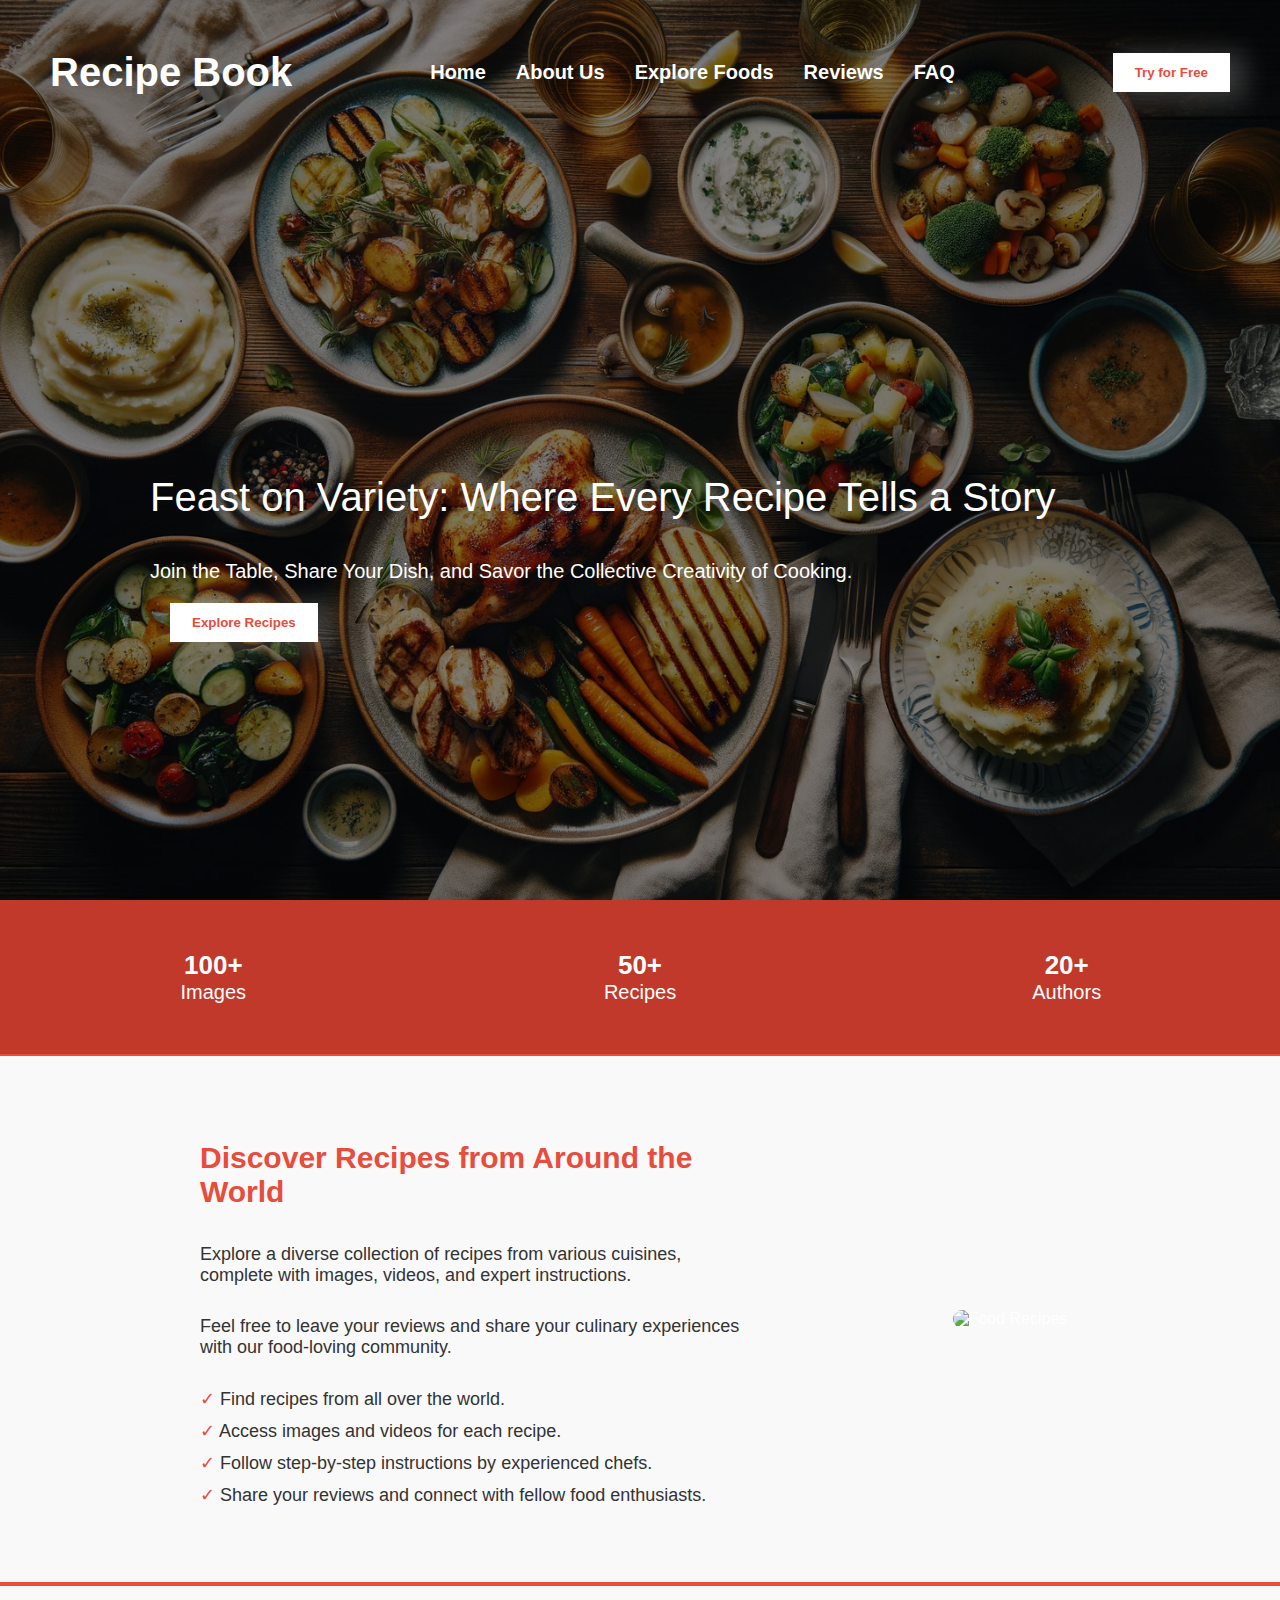
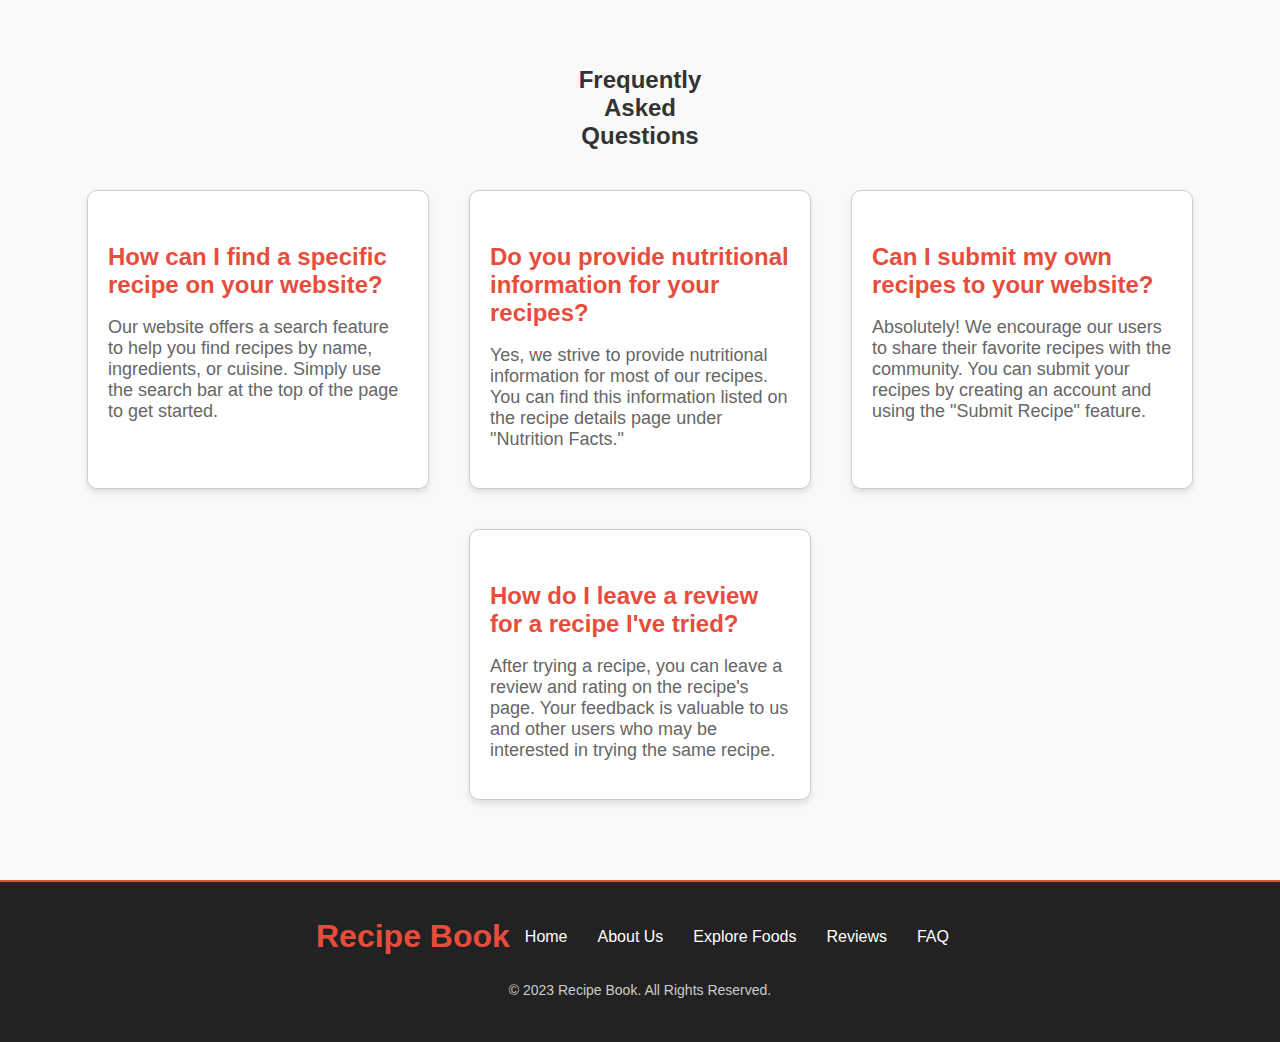
==== recipebook/public_html/index.html @ 4a0a4d3d "update files from github" ====
<!-- 
 * Author: Igor Gabriel Bezerra Bernardon, John Ko, Khamdam Kadirov, Sherali Ozodov
 * Date: 11/30/2023
 * Class: CSC 337
 * Instructor: Benjamin Dicken
 *
 * Description: 
-->

<!DOCTYPE html>
<html lang="en">
  <head>
    <meta charset="UTF-8" />
    <meta name="viewport" content="width=device-width, initial-scale=1.0" />
    <title>Recipe Book</title>
    <link rel="stylesheet" href="./index.css" />
  </head>
  <body>
    <div class="header-container">
      <div class="header-content">
        <div class="branding">
          <h1>Recipe Book</h1>
        </div>
        <nav class="navigation">
          <a href="#">Home</a>
          <a href="#">About Us</a>
          <a href="./signin.html">Explore Foods</a>
          <a href="#">Reviews</a>
          <a href="#faq">FAQ</a>
        </nav>
        <a href="./signin.html"><button class="button-free-trial">Try for Free</button></a>
      </div>
      <div class="header-slogan">
        <p class="feast">Feast on Variety: Where Every Recipe Tells a Story</p>
        <p class="join">Join the Table, Share Your Dish, and Savor the Collective Creativity of Cooking.</p>
        <a href="./signin.html"><button class="button-explore">Explore Recipes</button></a>
      </div>
    </div>

    <div class="stats-section">
        <div class="stats-container">
          <div class="stat">
            <h4>100+</h4>
            <p>Images</p>
          </div>
          <div class="stat">
            <h4>50+</h4>
            <p>Recipes</p>
          </div>
          <div class="stat">
            <h4>20+</h4>
            <p>Authors</p>
          </div>
        </div>
      </div>

      <section class="discover-section">
        <div class="discover-content">
          <div class="discover-left">
            <h2>Discover Recipes from Around the World</h2>
            <p>
              Explore a diverse collection of recipes from various cuisines, complete with images, 
              videos, and expert instructions.
            </p>
            <p>Feel free to leave your reviews and share your culinary experiences with our food-loving community.</p>
            <ul>
              <li>Find recipes from all over the world.</li>
              <li>Access images and videos for each recipe.</li>
              <li>Follow step-by-step instructions by experienced chefs.</li>
              <li>Share your reviews and connect with fellow food enthusiasts.</li>
            </ul>
          </div>
          <div class="discover-right">
            <div class="image-container">
              <img src="./landing3.jpg" alt="Food Recipes" width="70%" height="750px">
            </div>
          </div>
        </div>
      </section>

      <section class="faqs" id="faq">
        <h2 class="faq-title">Frequently Asked Questions</h2>
        <div class="faq">
          <h4>How can I find a specific recipe on your website?</h4>
          <p>Our website offers a search feature to help you find recipes by name, ingredients, or cuisine. 
            Simply use the search bar at the top of the page to get started.</p>
        </div>
        <div class="faq">
          <h4>Do you provide nutritional information for your recipes?</h4>
          <p>Yes, we strive to provide nutritional information for most of our recipes. You can find this
              information listed on the recipe details page under "Nutrition Facts."</p>
        </div>
        <div class="faq">
          <h4>Can I submit my own recipes to your website?</h4>
          <p>Absolutely! We encourage our users to share their favorite recipes with the community. You 
            can submit your recipes by creating an account and using the "Submit Recipe" feature.</p>
        </div>
        <div class="faq">
          <h4>How do I leave a review for a recipe I've tried?</h4>
          <p>After trying a recipe, you can leave a review and rating on the recipe's page. Your feedback
              is valuable to us and other users who may be interested in trying the same recipe.</p>
        </div>
      </section>

      <footer class="footer">
        <div class="footer-content">
          <div class="footer-logo">
            <h1>Recipe Book</h1>
          </div>
          <div class="footer-links">
            <ul>
              <li><a href="#">Home</a></li>
              <li><a href="#">About Us</a></li>
              <li><a href="./signup.html">Explore Foods</a></li>
              <li><a href="#">Reviews</a></li>
              <li><a href="#faq">FAQ</a></li>
            </ul>
          </div>
        </div>
        <div class="footer-bottom">
          <p>&copy; 2023 Recipe Book. All Rights Reserved.</p>
        </div>
      </footer>
  </body>
</html>
---- recipebook/public_html/index.css ----
/* Reset some default styles */
body {
	font-family: 'Roboto', sans-serif;
  margin: 0;
  padding: 0;
  background: url('landing2.png') no-repeat center center/cover;
  position: relative;
  color: white;
  height: 900px;
}

/* Header container */
.header-container {
  position: relative;
  height: 800px;
  font-size: 20px;
  padding: 50px;
}

/* Header content */
.header-content {
  position: relative;
  display: flex;
  justify-content: space-between;
  align-items: center;
}

/* Branding style */
.branding h1 {
  margin: 0;
  font-family: 'Roboto', sans-serif;
}

/* Navigation styles */
.navigation {
  display: flex;
}

.navigation a {
  margin: 0 15px;
  text-decoration: none;
  color: white;
  font-weight: bold;
}

/* Button styles */
.button-free-trial, .button-explore {
  background-color: white;
  color: #e74c3c; 
  border: 2px solid white;
  padding: 10px 20px;
  margin-left: 20px;
  cursor: pointer;
  font-weight: bold;
  box-shadow: 10px 4px 25px 5px rgba(245, 245, 245, 0.2);
  transition: background-color 0.3s ease, color 0.3s ease; 
}

.button-free-trial:hover, .button-explore:hover {
  background-color: #c0392b; 
  color: white; 
  border-color: #c0392b; 
}

/* Header slogan styles */
.header-slogan {
  text-align: left;
  margin-top: 380px;
  padding-left: 100px;
  font-family: 'Roboto', sans-serif;
}

/* Darkened overlay on the background image */
body::before {
  content: "";
  position: absolute;
  top: 0;
  right: 0;
  bottom: 0;
  left: 0;
  background: rgba(0, 0, 0, 0.5);
  z-index: -1;
}

/* Feast class styles */
.feast {
  font-size: 40px;
}

/* Stats section styles */
.stats-section {
  background-color: #c0392b;
  color: white;
  text-align: center;
  padding: 40px 0;
  font-family: 'Roboto', sans-serif;
}

/* Stats container styles */
.stats-container {
  display: flex;
  justify-content: space-around;
  align-items: center;
}

/* Stat styles */
.stat {
  flex: 1;
  padding: 10px;
}

.stat h4 {
  font-size: 26px;
  margin: 0;
}

.stat p {
  font-size: 20px;
  margin: 0;
}

/* Styles for the "FAQs" section */
.faqs {
  background-color: #f9f9f9;
  padding: 60px 0;
  border-top: 2px solid #e74c3c;
  border-bottom: 2px solid #e74c3c;
  text-align: center;
  display: flex;
  flex-wrap: wrap; 
  justify-content: center;
}

/* Style for each FAQ item */
.faq {
  max-width: 300px;
  text-align: left;
  background-color: #fff;
  border: 1px solid #ccc;
  border-radius: 10px;
  box-shadow: 0 4px 6px rgba(0, 0, 0, 0.1);
  padding: 20px;
  margin: 20px;
  transition: transform 0.2s ease-in-out;
}

.faq-title {
  text-align: center;
  padding-left: 600px;
  padding-right: 600px;
  font-size: 24px;
  margin-bottom: 20px;
  color: #333; 
}

.faq:hover {
  transform: scale(1.05); 
}

.faq h4 {
  font-size: 24px;
  margin-bottom: 10px;
  color: #e74c3c;
  font-family: 'Your Custom Font', sans-serif; 
}

.faq p {
  font-size: 18px;
  color: #666;
  font-family: 'Your Custom Font', sans-serif; 
}

/* Style for the "Explore More" button */
.explore-more-button {
  text-align: center;
  margin-top: 30px;
}

.explore-more-button .button-explore {
  background-color: #e74c3c;
  color: white;
  border: none;
  padding: 15px 30px;
  font-weight: bold;
  cursor: pointer;
  transition: background-color 0.3s ease, color 0.3s ease;
}

.explore-more-button .button-explore:hover {
  background-color: #c0392b;
}

/* Styles for the "Discover Section" */
.discover-section {
  background-color: #f9f9f9;
  padding: 60px 0;
  border-top: 2px solid #e74c3c;
  border-bottom: 2px solid #e74c3c;
}

.discover-content {
  display: flex;
  justify-content: space-between;
  align-items: center;
}

.discover-left {
  flex: 1;
  text-align: left;
  padding-left: 200px;
}

.discover-left h2 {
  font-size: 30px;
  color: #e74c3c;
  padding-bottom: 10px;
}

.discover-left p {
  font-size: 18px;
  color: #333;
  margin-bottom: 30px;
}

.discover-left ul {
  list-style-type: none;
  padding: 0;
}

.discover-left li {
  font-size: 18px;
  margin-bottom: 10px;
  color: #333;
}

.discover-left li::before {
  content: "✓ ";
  color: #e74c3c;
}

.discover-right {
  flex: 1;
  text-align: center;
}

/* Style for the image container */
.image-container {
  border-radius: 20px;
  overflow: hidden;
}

.image-container img {
  max-width: 100%;
  border-radius: 20px; 
}

/* Footer styles */
.footer {
  background-color: #222;
  color: white;
  padding: 30px 0;
  text-align: center;
}

.footer-content {
  display: flex;
  justify-content: center;
  align-items: center;
}

.footer-logo h1 {
  margin: 0;
  font-size: 32px;
  color: #e74c3c; 
}

.footer-links ul {
  list-style-type: none;
  padding: 0;
  display: flex;
}

.footer-links ul li {
  margin: 0 15px; 
}

.footer-links a {
  text-decoration: none;
  color: white;
  font-size: 16px;
  transition: color 0.3s ease;
}

.footer-links a:hover {
  color: #e74c3c; 
}

.footer-bottom {
  margin-top: 20px;
}

.footer-bottom p {
  font-size: 14px;
  color: #ccc;
}
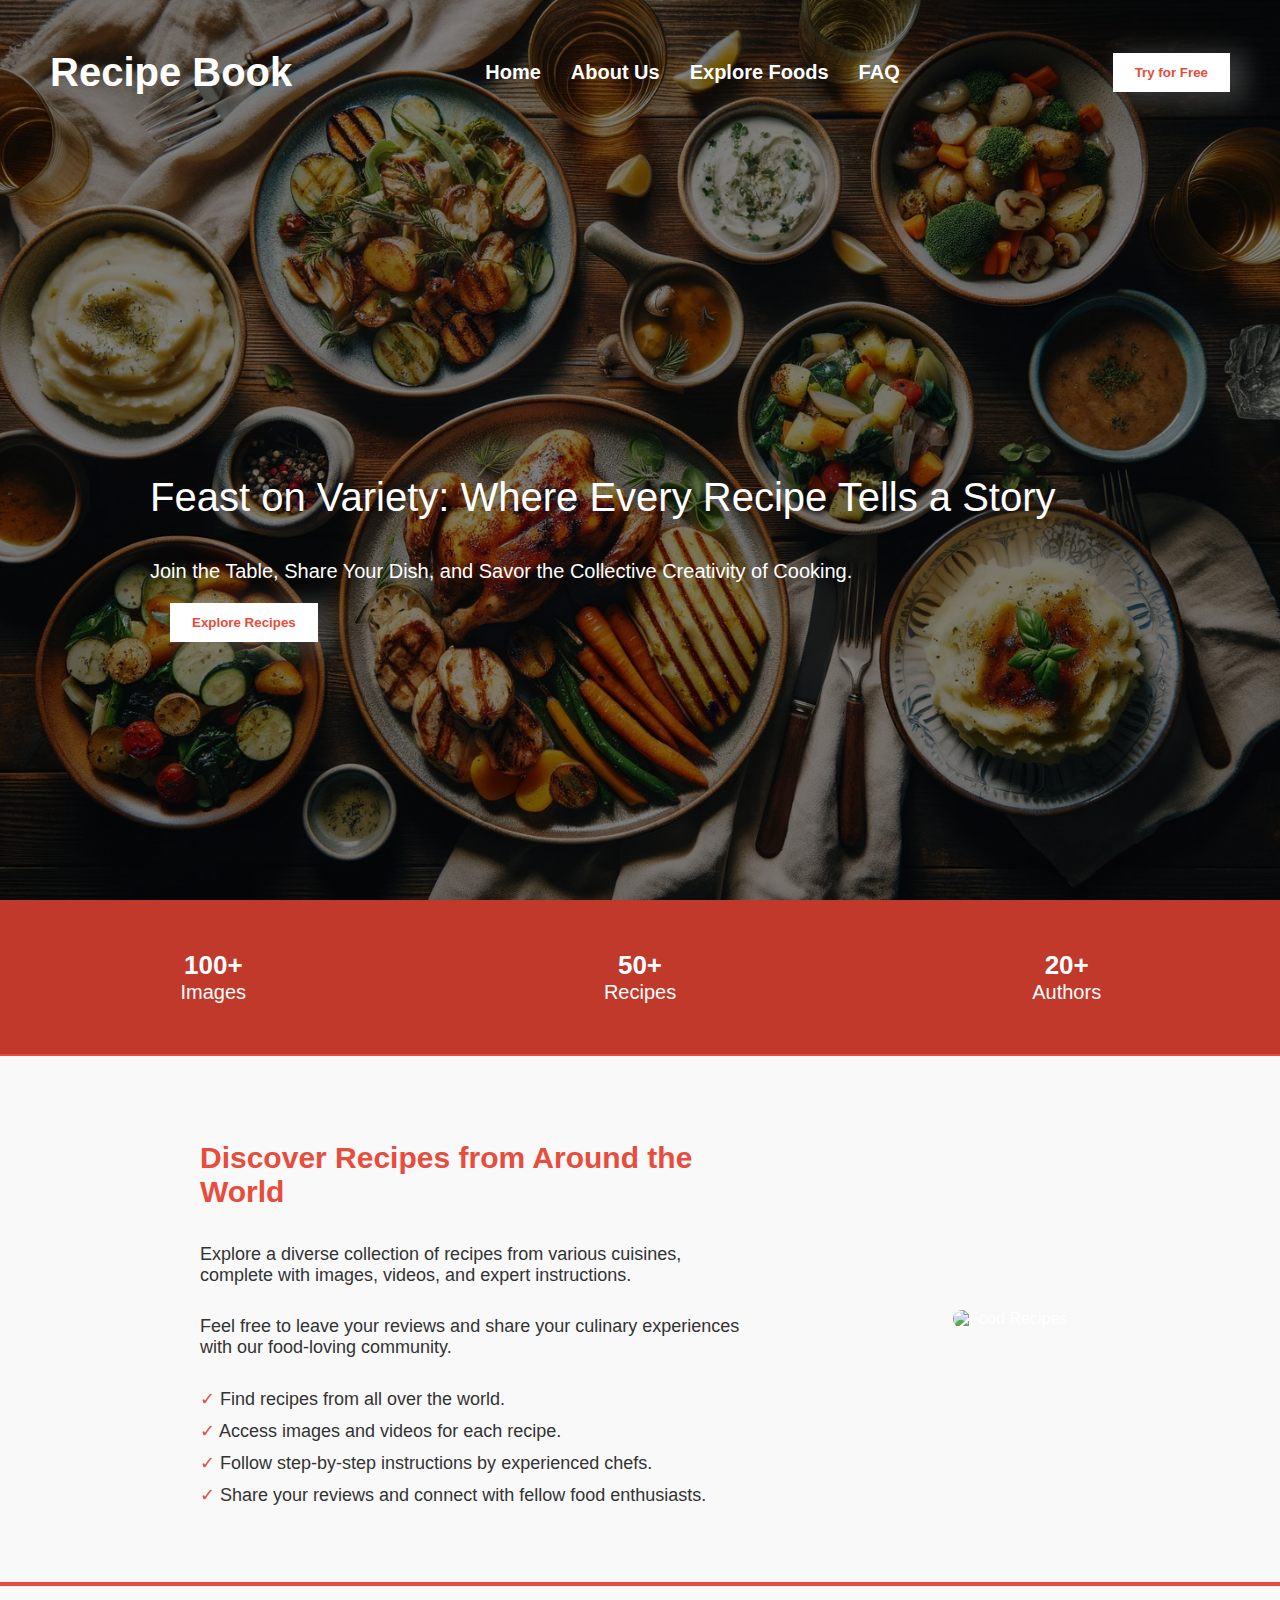
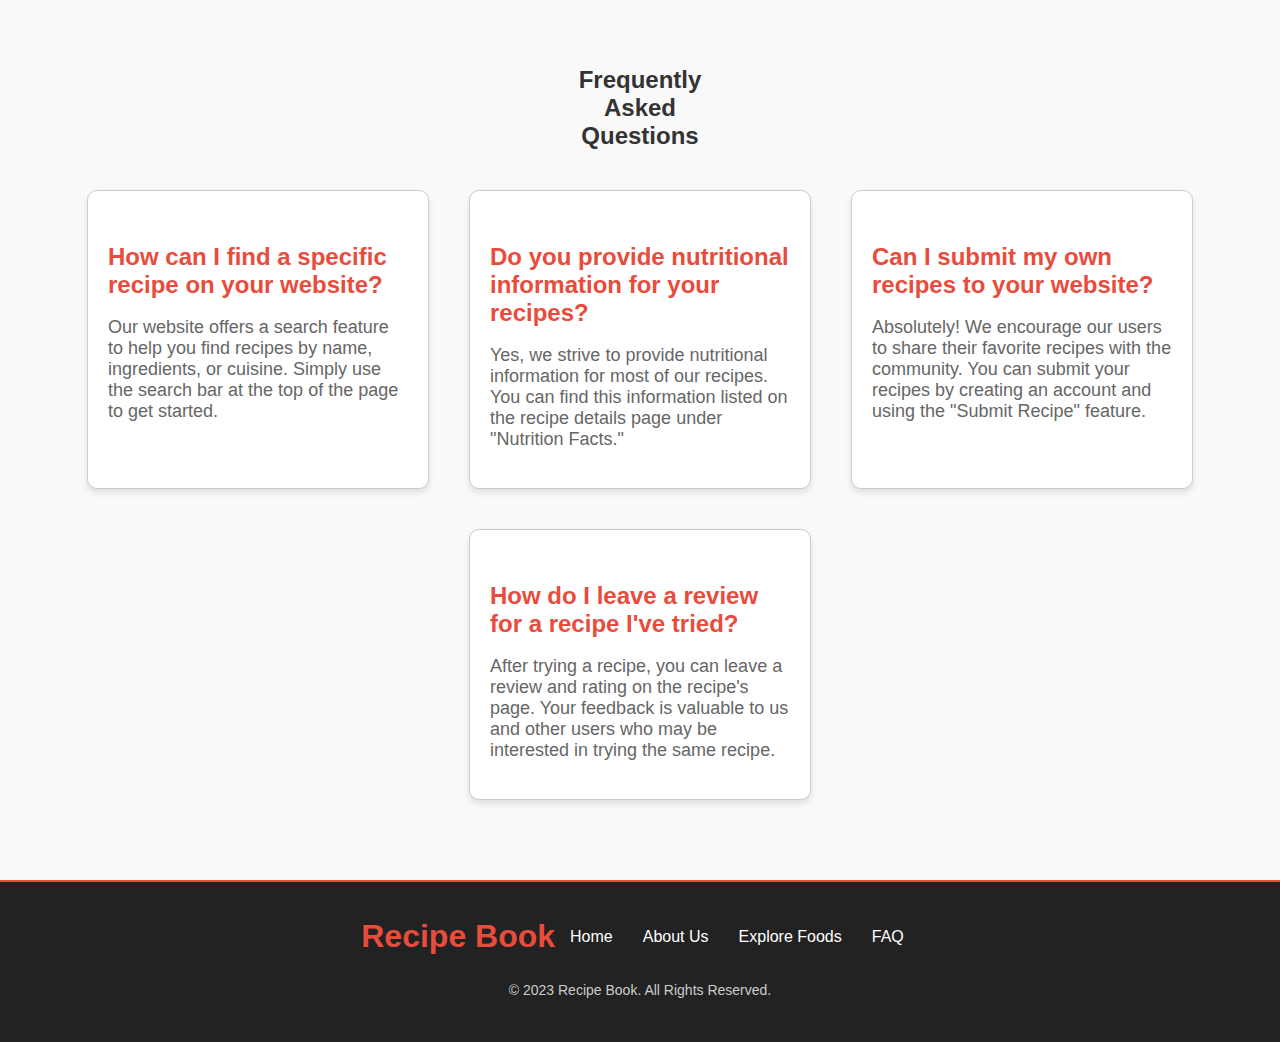
==== commit ac53755a: "Finished implemeting home and listing creating" ====
--- a/recipebook/public_html/index.html
+++ b/recipebook/public_html/index.html
@@ -25,7 +25,6 @@
           <a href="#">Home</a>
           <a href="#">About Us</a>
           <a href="./signin.html">Explore Foods</a>
-          <a href="#">Reviews</a>
           <a href="#faq">FAQ</a>
         </nav>
         <a href="./signin.html"><button class="button-free-trial">Try for Free</button></a>
@@ -112,7 +111,6 @@
               <li><a href="#">Home</a></li>
               <li><a href="#">About Us</a></li>
               <li><a href="./signup.html">Explore Foods</a></li>
-              <li><a href="#">Reviews</a></li>
               <li><a href="#faq">FAQ</a></li>
             </ul>
           </div>
--- a/recipebook/public_html/index.css
+++ b/recipebook/public_html/index.css
@@ -41,6 +41,10 @@
   text-decoration: none;
   color: white;
   font-weight: bold;
+}
+
+.navigation a:hover {
+  color: #e74c3c; 
 }
 
 /* Button styles */
